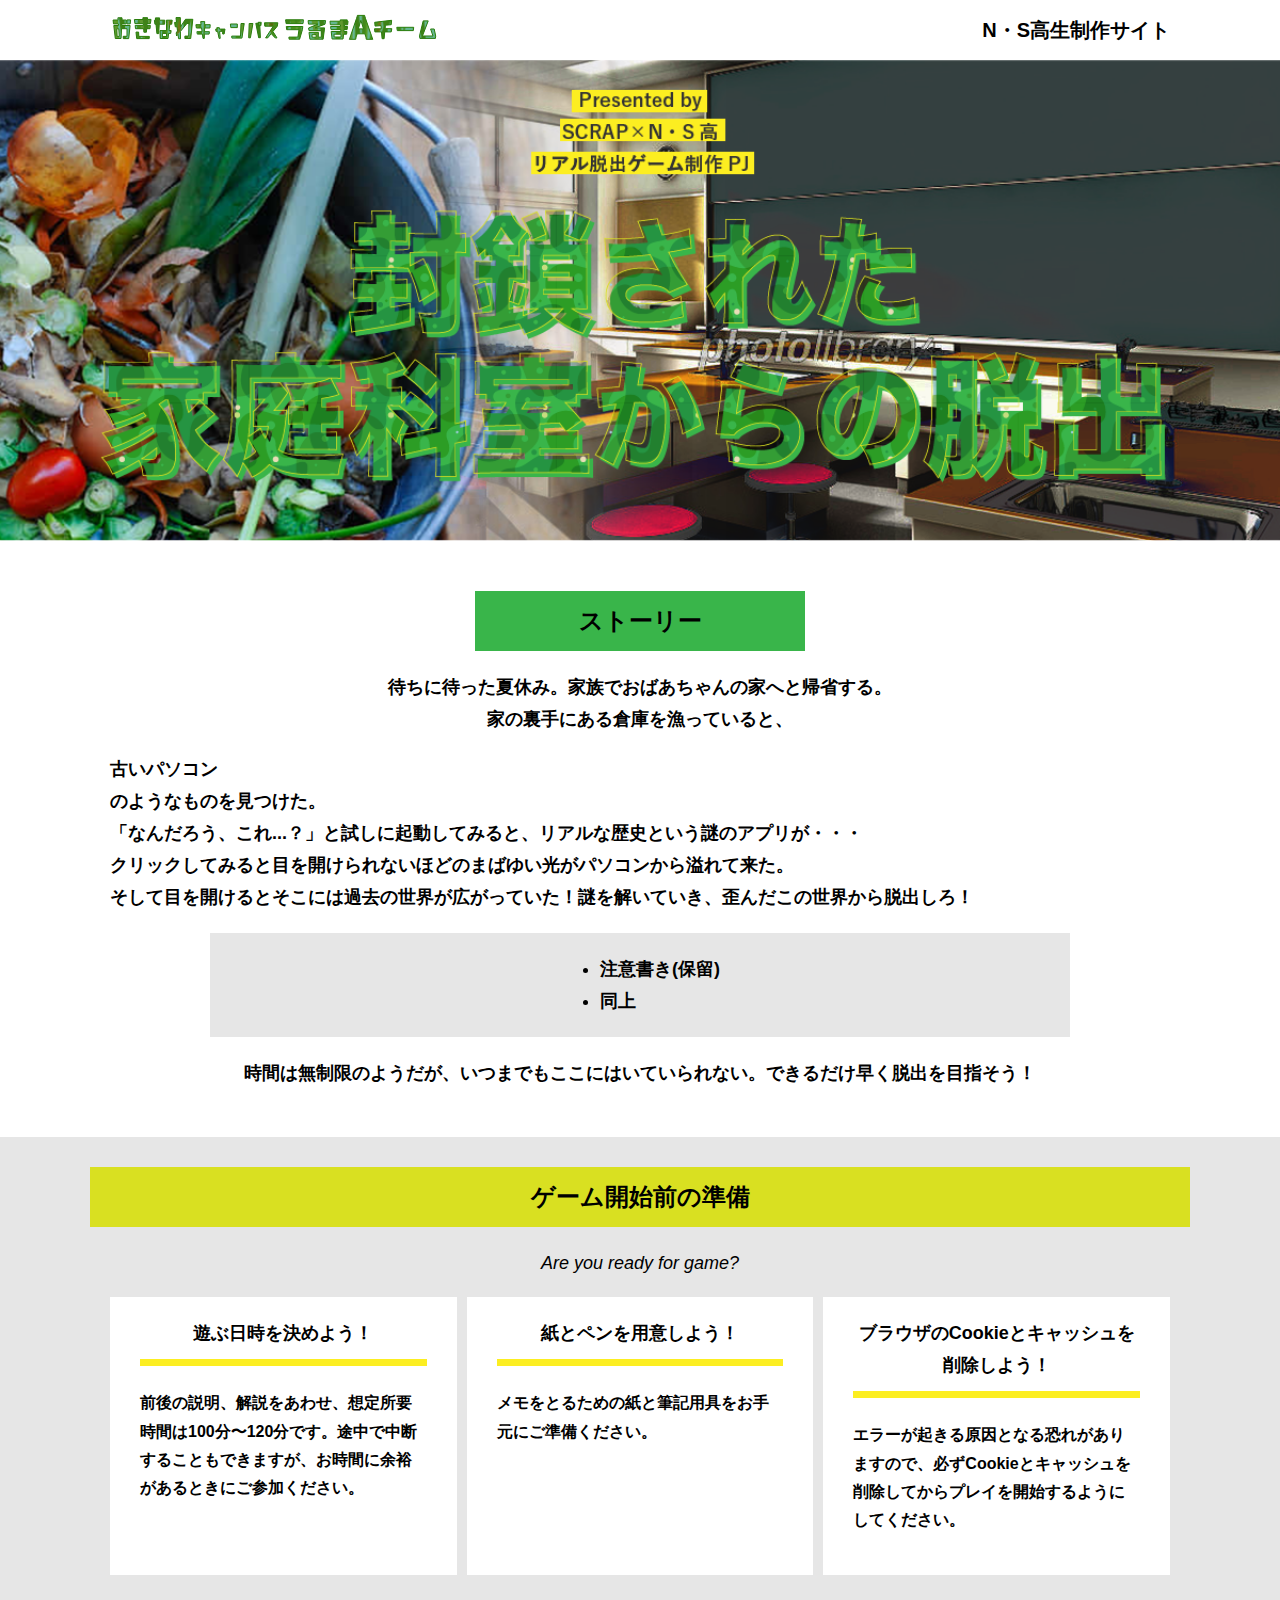
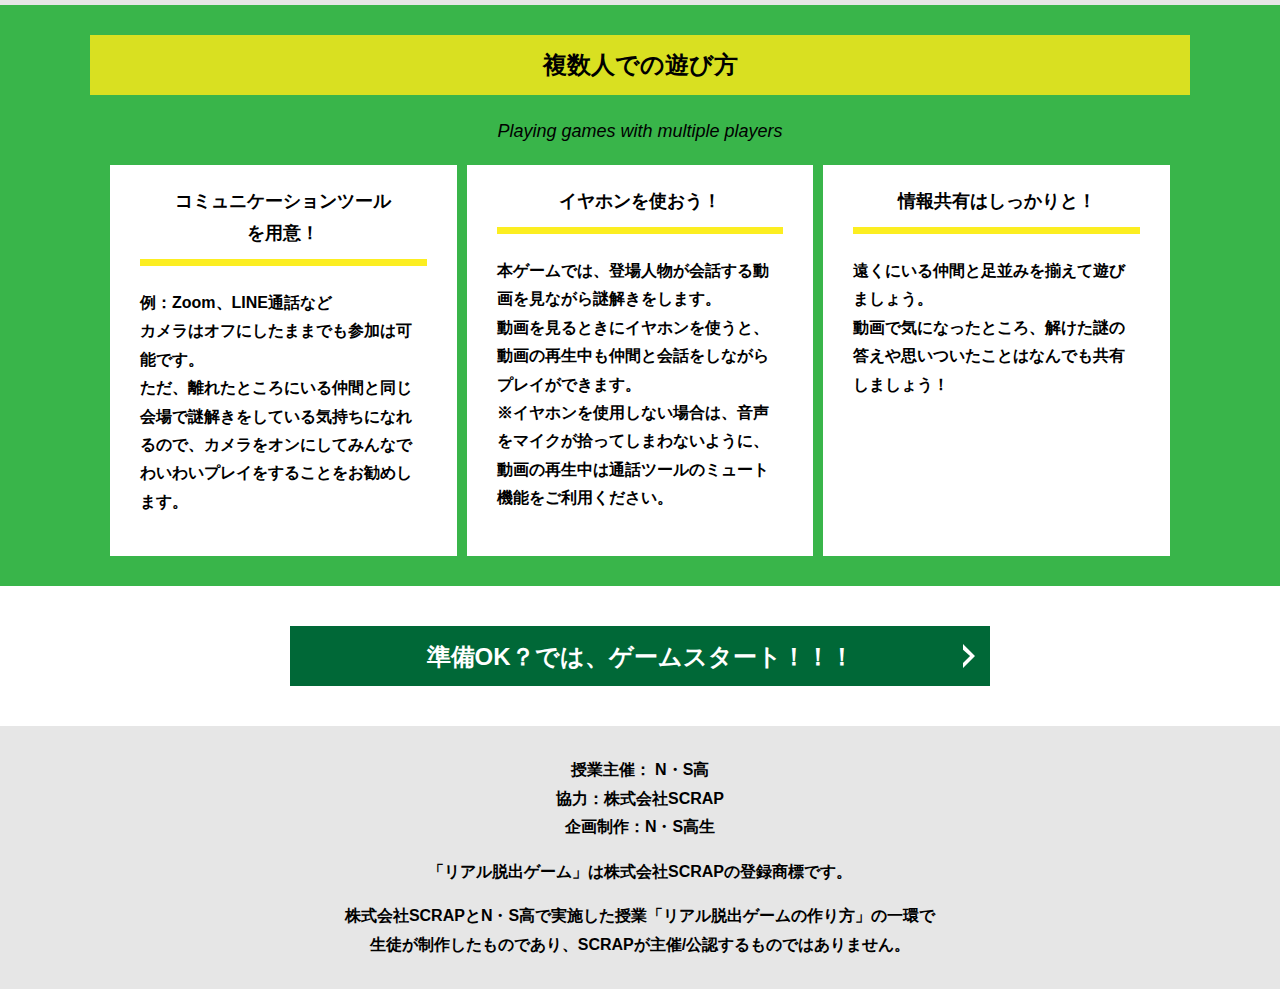
==== index.html @ ca50789c "Update index.html" ====
<!DOCTYPE html>
<html lang="ja">
<head>
  <meta charset="UTF-8">
  <meta http-equiv="X-UA-Compatible" content="IE=edge">
  <meta name="viewport" content="width=device-width, initial-scale=1.0">
  <title>歪んだ時空からの脱出 │ Project N</title>
  <link rel="stylesheet" href="assets/css/normalize.css">
  <link rel="stylesheet" href="assets/css/style.css">
</head>
<body>
  <svg width="0" height="0" class="hidden">
    <symbol xmlns="http://www.w3.org/2000/svg" viewBox="0 0 12.47 24.94" id="arrow" class="arrow_svg">
      <title>arrow</title>
      <polygon points="0 24.94 0 19.66 7.35 12.47 0 5.92 0 0 12.47 12.47 0 24.94"/>
    </symbol>
  </svg>
  <header class="header">
    <div class="container">
      <div class="header__logo"><img src="assets/images/logo.svg" alt="チームロゴ"></div>
      <div class="header__name">N・S高生制作サイト</div>
    </div>
  </header>
  <main class="main index-page">
    <!-- タイトルエリア　ここから -->
    <h1 class="main-title"><img src="assets/images/top-image.png" alt="Presented by SCRAP×N・S高リアル脱出ゲーム制作PJ 歪んだ時空からの脱出"></h1>
    <!-- タイトルエリア　ここまで -->
    <section class="section section--story">
      <div class="container">
        <h2 class="section-title section-title--keycolor section-title--story">ストーリー</h2>
        <div class="story">
          <p class="text-center">待ちに待った夏休み。家族でおばあちゃんの家へと帰省する。<br>
            家の裏手にある倉庫を漁っていると、
            <div class="story-01">
              古いパソコン
              </div>
            のようなものを見つけた。<br>
            「なんだろう、これ...？」と試しに起動してみると、リアルな歴史という謎のアプリが・・・<br>
            クリックしてみると目を開けられないほどのまばゆい光がパソコンから溢れて来た。<br>
            そして目を開けるとそこには過去の世界が広がっていた！謎を解いていき、歪んだこの世界から脱出しろ！</p>
          <div class="story__note__outer bg-color--gray">
            <ul class="story__note">
              <li>注意書き(保留)</li>
              <li>同上</li>
            </ul>
          </div>
          <p class="text-center">時間は無制限のようだが、いつまでもここにはいていられない。できるだけ早く脱出を目指そう！</p>
        </div>
      </div>
    </section>
    <section class="section bg-color--gray">
      <div class="container">
        <h2 class="section-title">ゲーム開始前の準備</h2>
        <p class="font-eng text-center">Are you ready for game?</p>
        <!--
          class名"row"内のclass名"column"が横並びになります。
          改行する場合は以下のように追加してください。
          <div class="row">
            <div class="column">
              ～ 内容 ～
            </div>
          </div>
        -->
        <div class="row">
          <div class="column">
            <div class="card">
              <h3 class="card__title">遊ぶ日時を決めよう！</h3>
              <p class="card__content">前後の説明、解説をあわせ、想定所要時間は100分〜120分です。途中で中断することもできますが、お時間に余裕があるときにご参加ください。</p>
            </div>
          </div>
          <div class="column">
            <div class="card">
              <h3 class="card__title">紙とペンを用意しよう！</h3>
              <p class="card__content">メモをとるための紙と筆記用具をお手元にご準備ください。</p>
            </div>
          </div>
          <div class="column">
            <div class="card">
              <h3 class="card__title">ブラウザのCookieとキャッシュを<br>削除しよう！</h3>
              <p class="card__content">エラーが起きる原因となる恐れがありますので、必ずCookieとキャッシュを削除してからプレイを開始するようにしてください。</p>
            </div>
          </div>
        </div>
      </div>
    </section>
    <section class="section bg-color--keycolor">
      <div class="container">
        <h2 class="section-title">複数人での遊び方</h2>
        <p class="font-eng text-center">Playing games with multiple players</p>
        <div class="row">
          <div class="column">
            <div class="card">
              <h3 class="card__title">コミュニケーションツール<br>を用意！</h3>
              <p class="card__content">例：Zoom、LINE通話など<br>
                カメラはオフにしたままでも参加は可能です。<br>
                ただ、離れたところにいる仲間と同じ会場で謎解きをしている気持ちになれるので、カメラをオンにしてみんなでわいわいプレイをすることをお勧めします。</p>
            </div>
          </div>
          <div class="column">
            <div class="card">
              <h3 class="card__title">イヤホンを使おう！</h3>
              <p class="card__content">本ゲームでは、登場人物が会話する動画を見ながら謎解きをします。<br>
                動画を見るときにイヤホンを使うと、動画の再生中も仲間と会話をしながらプレイができます。<br>
                ※イヤホンを使用しない場合は、音声をマイクが拾ってしまわないように、動画の再生中は通話ツールのミュート機能をご利用ください。</p>
            </div>
          </div>
          <div class="column">
            <div class="card">
              <h3 class="card__title">情報共有はしっかりと！</h3>
              <p class="card__content">遠くにいる仲間と足並みを揃えて遊びましょう。<br>
                動画で気になったところ、解けた謎の答えや思いついたことはなんでも共有しましょう！</p>
            </div>
          </div>
        </div>
      </div>
    </section>
    <section class="section">
      <div class="container">
        <a class="btn" href="main.html">準備OK？では、ゲームスタート！！！<svg class="btn__arrow"><use xlink:href="#arrow"></use></svg></a>
      </div>
    </section>
  </main>
  <footer class="footer section bg-color--gray">
    <div class="container">
      <p class="text-center">授業主催： N・S高<br>協力：株式会社SCRAP<br>企画制作：N・S高生</p>
      <p class="text-center">「リアル脱出ゲーム」は株式会社SCRAPの登録商標です。</p>
      <p class="text-center">株式会社SCRAPとN・S高で実施した授業「リアル脱出ゲームの作り方」の一環で<br>生徒が制作したものであり、SCRAPが主催/公認するものではありません。</p>
    </div>
  </footer>
</body>
</html>
---- assets/css/style.css ----
@charset "UTF-8";
/****************************
 * 共通CSSのテンプレートです。
*****************************/
*,
*::before,
*::after {
  -webkit-box-sizing: border-box;
          box-sizing: border-box;
}

html {
  font-size: 18px;
  -webkit-box-sizing: border-box;
          box-sizing: border-box;
}

body {
  overflow-x: hidden;
  font-family: "游ゴシック体", "Yu Gothic", YuGothic, "ヒラギノ角ゴ Pro", "Hiragino Kaku Gothic Pro", "メイリオ", "Meiryo", sans-serif;
  font-size: 18px;
  line-height: 1.77778;
  font-weight: bold;
  text-decoration: none;
  border: none;
  list-style: none;
  color: #000;
  margin: 0;
}

img {
  width: 100%;
}

figure {
  margin: 0;
}

figcaption {
  margin-top: 30px;
  font-size: 14px;
}

@media screen and (max-width: 767px) {
  figcaption {
    font-size: 13px;
  }
}

input[type=text] {
  font-size: 18px;
  border: none;
  padding: 25px 35px;
  display: block;
  margin: 0 auto;
  max-width: 580px;
  width: 100%;
}

::-webkit-input-placeholder {
  color: #999;
}

:-ms-input-placeholder {
  color: #999;
}

::-ms-input-placeholder {
  color: #999;
}

::placeholder {
  color: #999;
}

button {
  cursor: pointer;
  display: block;
  border: none;
  margin: 0 auto;
  background-color: #006837;
  color: #fff;
  width: 287px;
  height: 55px;
}

/*******************
* Layout
*******************/
.section {
  padding-top: 30px;
  padding-bottom: 30px;
}

.section--clear {
  /* ステージクリア画面 */
  position: fixed;
  display: none;
  /* 読み込み時に一瞬表示されるのを防ぐ */
  -webkit-box-pack: center;
      -ms-flex-pack: center;
          justify-content: center;
  -webkit-box-align: center;
      -ms-flex-align: center;
          align-items: center;
  top: 0;
  bottom: 0;
  left: 0;
  right: 0;
  z-index: 200;
}

.section--clear.isClear {
  display: -webkit-box;
  display: -ms-flexbox;
  display: flex;
}

.container {
  width: 1100px;
  padding-left: 20px;
  padding-right: 20px;
  margin: 0 auto;
}

@media screen and (max-width: 1100px) {
  .container {
    width: calc(100% - 40px);
  }
}

.row {
  display: -webkit-box;
  display: -ms-flexbox;
  display: flex;
  -ms-flex-line-pack: stretch;
      align-content: stretch;
  gap: 10px;
}

.row + .row {
  margin-top: 20px;
}

.column {
  width: 100%;
}

.card {
  background-color: #fff;
  margin-bottom: 20px;
  height: 100%;
}

.card__title {
  font-size: 18px;
  text-align: center;
  margin: 0;
  padding: 20px 30px;
  position: relative;
  cursor: pointer;
}

.card__content {
  -webkit-transition: all 0.3s;
  transition: all 0.3s;
  font-size: 16px;
  padding: 20px 30px;
  margin: 0;
  position: relative;
}

.card__content::before {
  display: block;
  content: '';
  width: calc(100% - 60px);
  height: 7px;
  background-color: #fcee21;
  position: absolute;
  top: -10px;
  left: 30px;
}

.hint-page .card {
  height: auto;
}

.hint-page .card__content {
  display: none;
  text-align: center;
}

.hint-page .card__arrow {
  position: absolute;
  top: calc(50% - 12px);
  right: 45px;
  -webkit-transform: rotate(90deg);
          transform: rotate(90deg);
  -webkit-transition: all 0.3s;
  transition: all 0.3s;
  fill: #009245;
  width: 12px;
  height: 24px;
}

.hint-page .card.is-open .card__content {
  display: block;
}

.hint-page .card.is-open .card__arrow {
  -webkit-transform: rotate(-90deg);
          transform: rotate(-90deg);
}

.box {
  padding: 35px 30px;
}

.youtube {
  position: relative;
  width: 100%;
  padding-top: 56.25%;
}

.youtube iframe {
  position: absolute;
  top: 0;
  left: 0;
  width: 100%;
  height: 100%;
}

.youtube__container {
  max-width: 800px;
  margin: 0 auto;
}

/*********************
* Color
*********************/
.bg-color--keycolor {
  background-color: #39b54a;
}

.bg-color--subcolor {
  background-color: #d9e021;
}

.bg-color--gray {
  background-color: #e6e6e6;
}

/*********************
* title
**********************/
.main-title {
  margin: 0;
}

.sub-title {
  text-align: center;
  font-size: 18px;
  line-height: 1.66667;
}

.sub-title__bg {
  background-color: #fcee21;
  padding-left: 1rem;
  padding-right: 1rem;
}

.section-title {
  font-size: 24px;
  line-height: 1.75;
  text-align: center;
  padding: 9px 20px;
  background-color: #d9e021;
  margin: 0 -20px 20px -20px;
}

.section-title__stage {
  display: inline-block;
  margin-right: 2rem;
}

.section-title--keycolorlight {
  background-color: #8cc63f;
}

.section-title--keycolorlight .section-title__stage {
  color: #fff;
}

.section-title--keycolor {
  background-color: #39b54a;
}

.section-title--story {
  width: 330px;
  margin: 0 auto 20px;
}

.section-title--border {
  position: relative;
  font-size: 30px;
  text-align: center;
  line-height: 1.06667;
  margin: 0;
  padding-bottom: 15px;
  color: #006837;
}

.section-title--border::after {
  position: absolute;
  bottom: 0;
  left: calc(50% - 95px);
  display: block;
  content: '';
  background-color: #fff;
  height: 2.6px;
  width: 190px;
}

/******************
* text
******************/
.font-eng {
  font-style: italic;
  font-weight: normal;
}

/*************************
* Button
*************************/
.btn {
  display: block;
  text-decoration: none;
  cursor: pointer;
  background-color: #006837;
  color: #fff;
  font-size: 24px;
  line-height: 1.54167;
  text-align: center;
  padding: 11.5px;
  width: calc(100% - 40px);
  max-width: 700px;
  margin: 10px auto;
  position: relative;
}

.btn:hover {
  opacity: 0.7;
}

.btn__arrow {
  position: absolute;
  top: calc(50% - 12px);
  right: 15px;
  fill: #fff;
  width: 12px;
  height: 24px;
}

/****************
* header
*****************/
.header {
  background-color: #fff;
  height: 60px;
}

.header .container {
  display: -webkit-box;
  display: -ms-flexbox;
  display: flex;
  -webkit-box-pack: justify;
      -ms-flex-pack: justify;
          justify-content: space-between;
  -webkit-box-align: center;
      -ms-flex-align: center;
          align-items: center;
  height: 100%;
}

.header__logo {
  width: 330px;
  height: 42px;
}

.header__name {
  font-size: 20px;
  line-height: 1.1;
}

.footer {
  font-size: 16px;
}

.footer p:first-child {
  margin-top: 0;
}

.footer p:last-child {
  margin-bottom: 0;
}

/********************
* main
********************/
.story__note {
  margin: 0;
}

.story__note__outer {
  width: 860px;
  display: -webkit-box;
  display: -ms-flexbox;
  display: flex;
  padding: 20px;
  margin: 20px auto;
  -webkit-box-pack: center;
      -ms-flex-pack: center;
          justify-content: center;
}

@media screen and (max-width: 940px) {
  .story__note__outer {
    width: 100%;
  }
}

.stage-column__container + .stage-column__container {
  border-top: 2px solid #fff;
}

.answer {
  font-size: 18px;
  margin-bottom: 20px;
  line-height: 80px;
  word-spacing: 20px;
}

.err-message {
  color: #c1272d;
  font-size: 18px;
  text-align: center;
}

.link-hint {
  text-align: center;
  display: block;
  margin-top: 20px;
}

.clear-message {
  background-color: #d9e021;
  padding: 30px 30px 60px;
  position: relative;
}

.clear-message__title {
  position: relative;
  display: block;
  text-align: center;
  color: #006837;
  font-size: 30px;
  padding-bottom: 10px;
  margin-bottom: 35px;
}

.clear-message__title::after {
  content: '';
  position: absolute;
  display: block;
  width: 183px;
  height: 2px;
  background-color: #fff;
  bottom: 0;
  left: calc(50% - (183px/2));
}

.clear-message__content {
  text-align: center;
}

.clear-message__btn {
  position: absolute;
  bottom: -30px;
  left: calc(50% - 144px);
  width: 288px;
  margin: 0;
}

/********************
* Utility
********************/
.text-center {
  text-align: center;
}

.text-left {
  text-align: left;
}

.text-right {
  text-align: right;
}

.hidden {
  display: none;
}
/*# sourceMappingURL=style.css.map */


.story-01{
  background:linear-gradient(transparrent 70%, #FFFF00 0%);
}
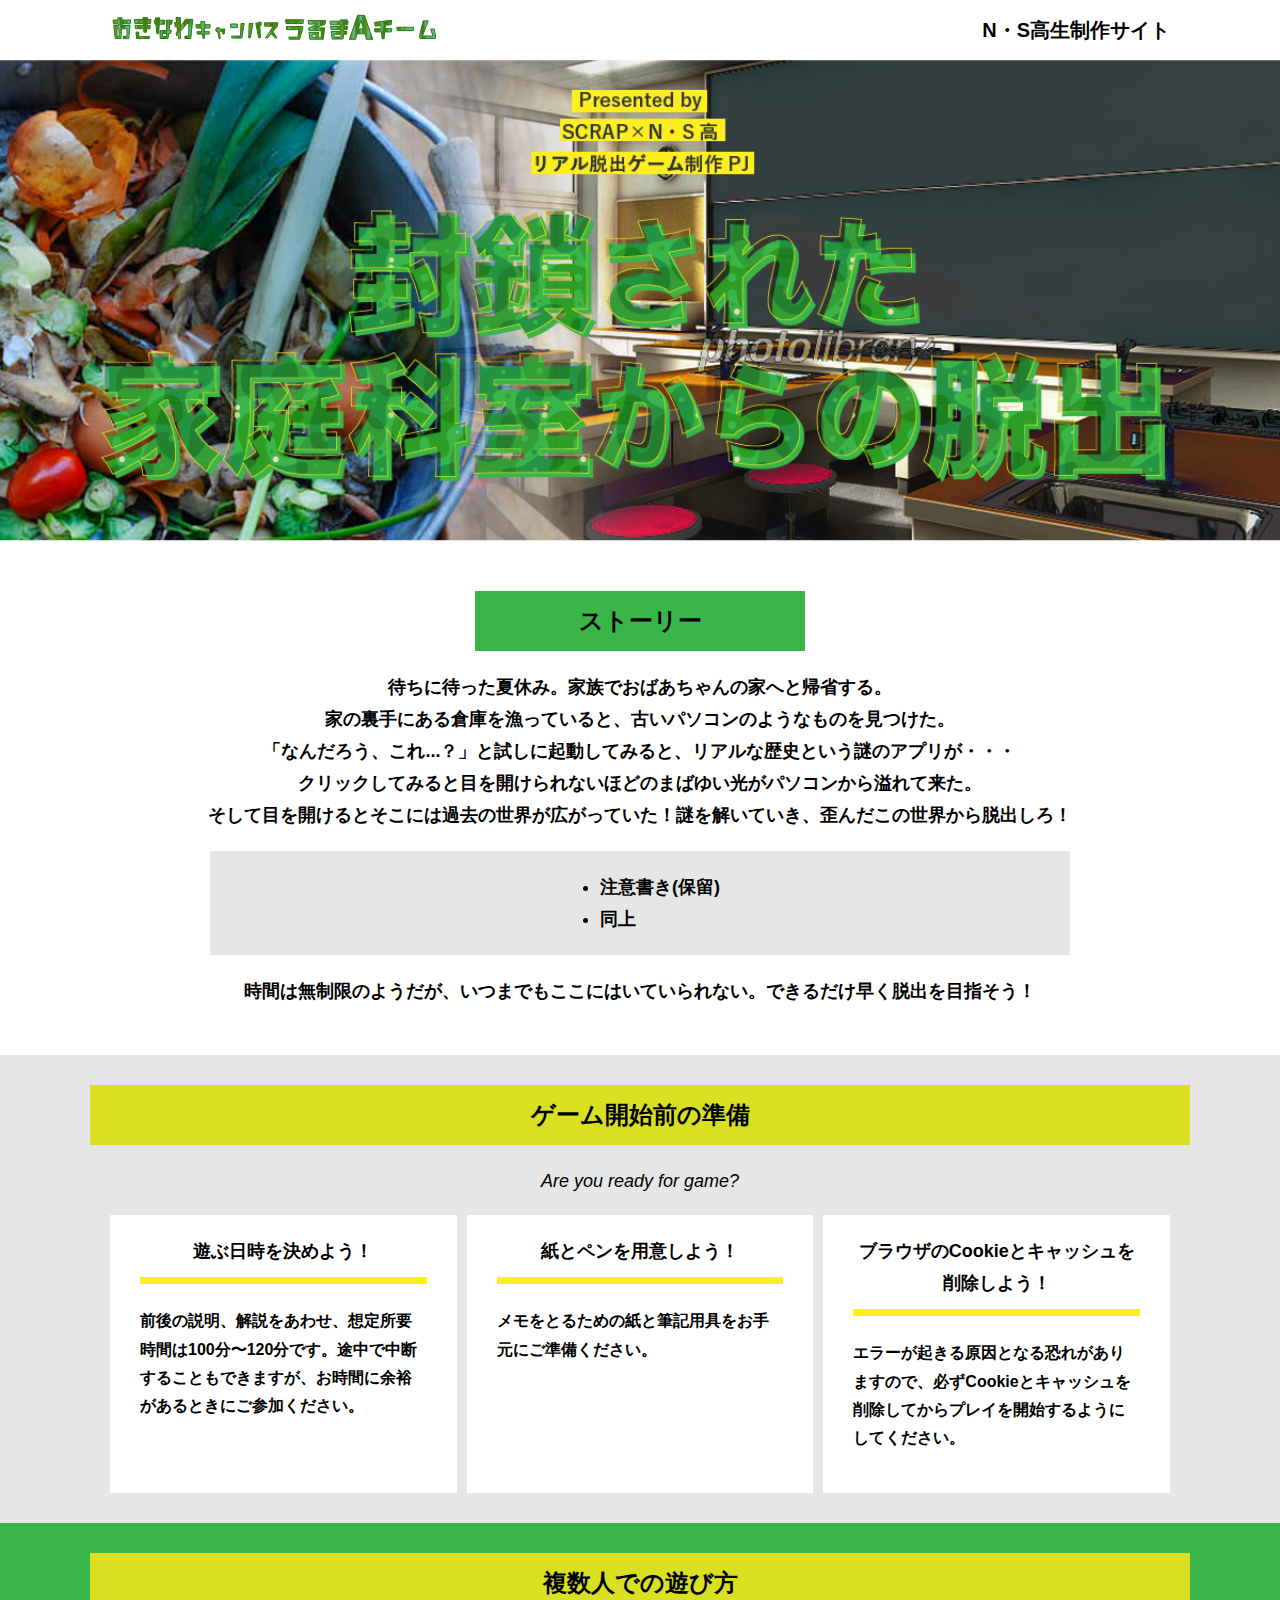
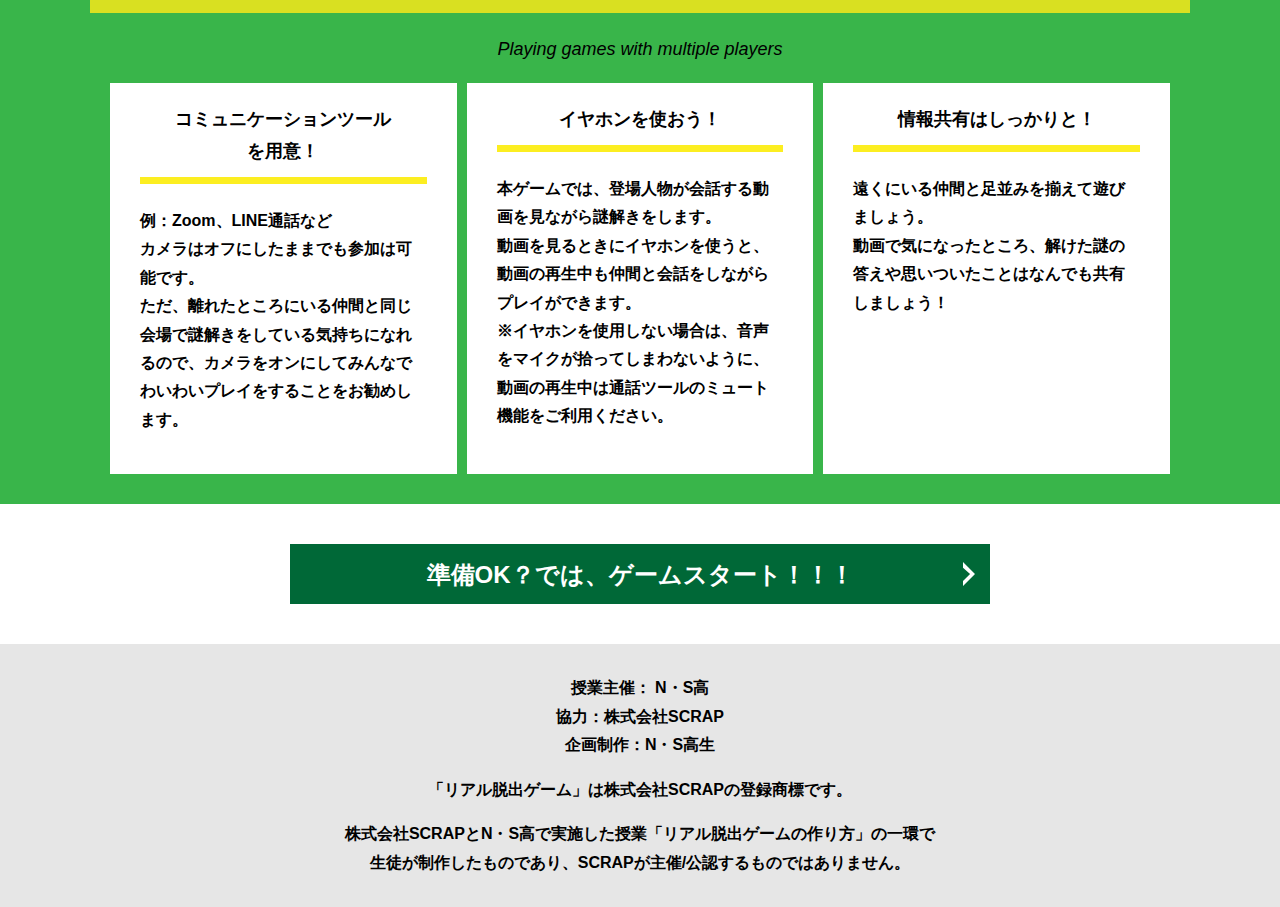
==== commit 070f81d6: "Update index.html" ====
--- a/index.html
+++ b/index.html
@@ -30,11 +30,7 @@
         <h2 class="section-title section-title--keycolor section-title--story">ストーリー</h2>
         <div class="story">
           <p class="text-center">待ちに待った夏休み。家族でおばあちゃんの家へと帰省する。<br>
-            家の裏手にある倉庫を漁っていると、
-            <div class="story-01">
-              古いパソコン
-              </div>
-            のようなものを見つけた。<br>
+            家の裏手にある倉庫を漁っていると、古いパソコンのようなものを見つけた。<br>
             「なんだろう、これ...？」と試しに起動してみると、リアルな歴史という謎のアプリが・・・<br>
             クリックしてみると目を開けられないほどのまばゆい光がパソコンから溢れて来た。<br>
             そして目を開けるとそこには過去の世界が広がっていた！謎を解いていき、歪んだこの世界から脱出しろ！</p>
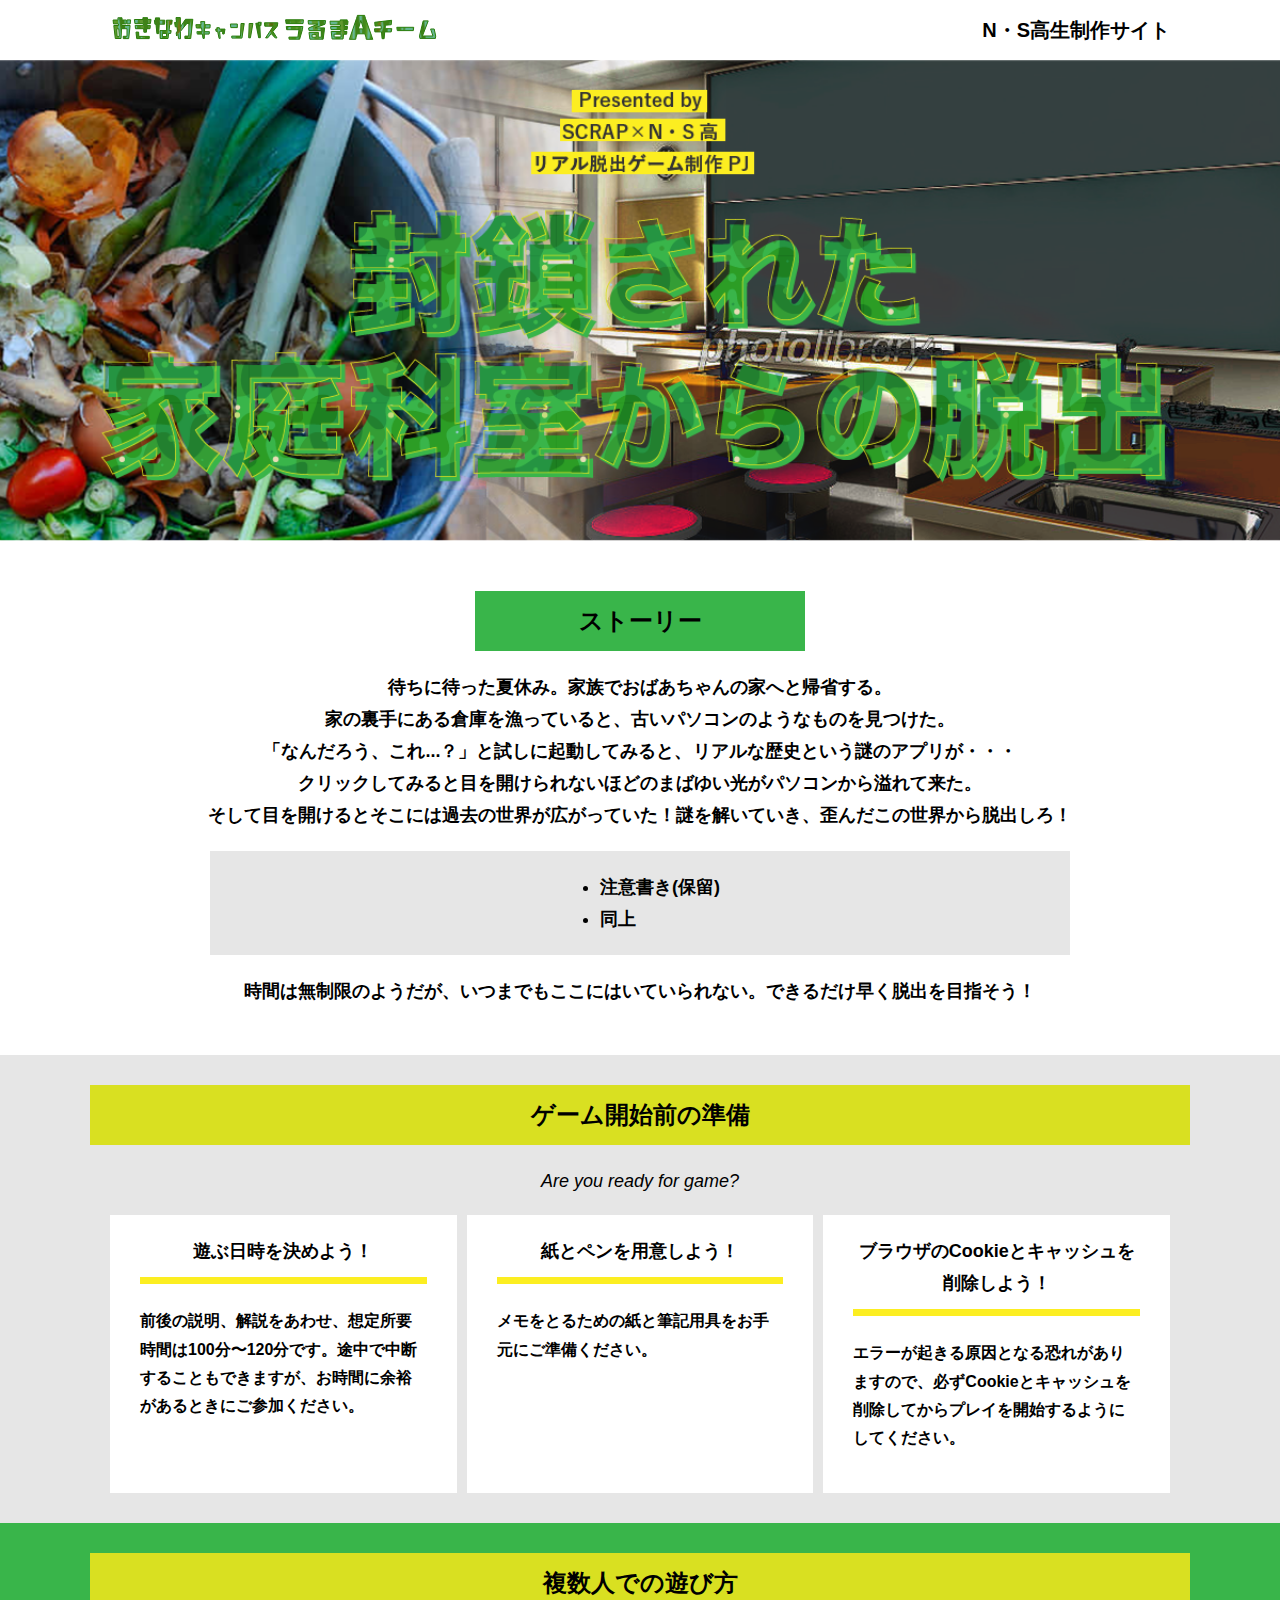
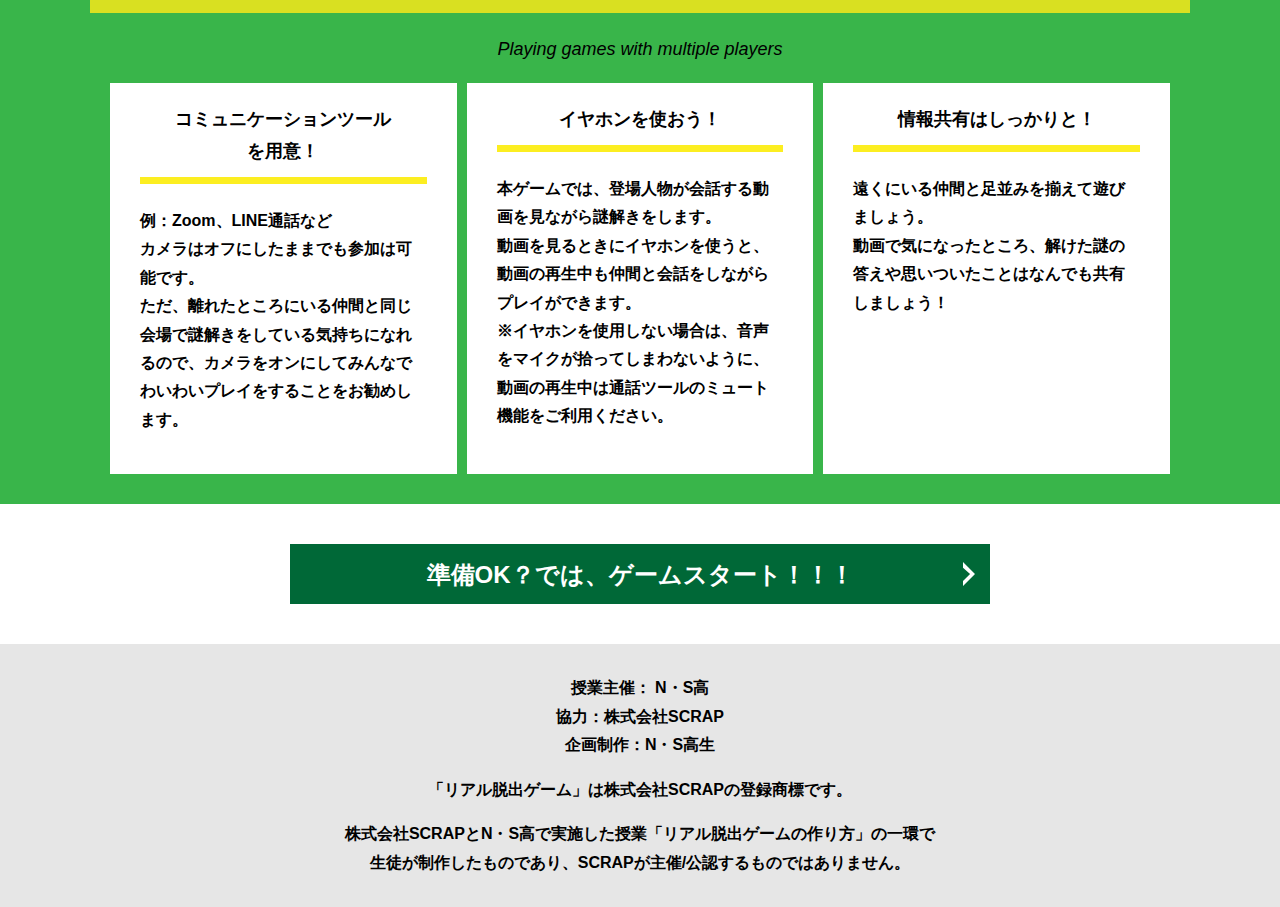
==== commit 9c856ac5: "Update index.html" ====
--- a/index.html
+++ b/index.html
@@ -30,8 +30,8 @@
         <h2 class="section-title section-title--keycolor section-title--story">ストーリー</h2>
         <div class="story">
           <p class="text-center">待ちに待った夏休み。家族でおばあちゃんの家へと帰省する。<br>
-            家の裏手にある倉庫を漁っていると、古いパソコンのようなものを見つけた。<br>
-            「なんだろう、これ...？」と試しに起動してみると、リアルな歴史という謎のアプリが・・・<br>
+            家の裏手にある倉庫を漁っていると、<span class="story_01">古いパソコン</span>のようなものを見つけた。<br>
+            「なんだろう、これ...？」と試しに起動してみると、<span class="story_02">リアルな歴史</span>という謎のアプリが・・・<br>
             クリックしてみると目を開けられないほどのまばゆい光がパソコンから溢れて来た。<br>
             そして目を開けるとそこには過去の世界が広がっていた！謎を解いていき、歪んだこの世界から脱出しろ！</p>
           <div class="story__note__outer bg-color--gray">
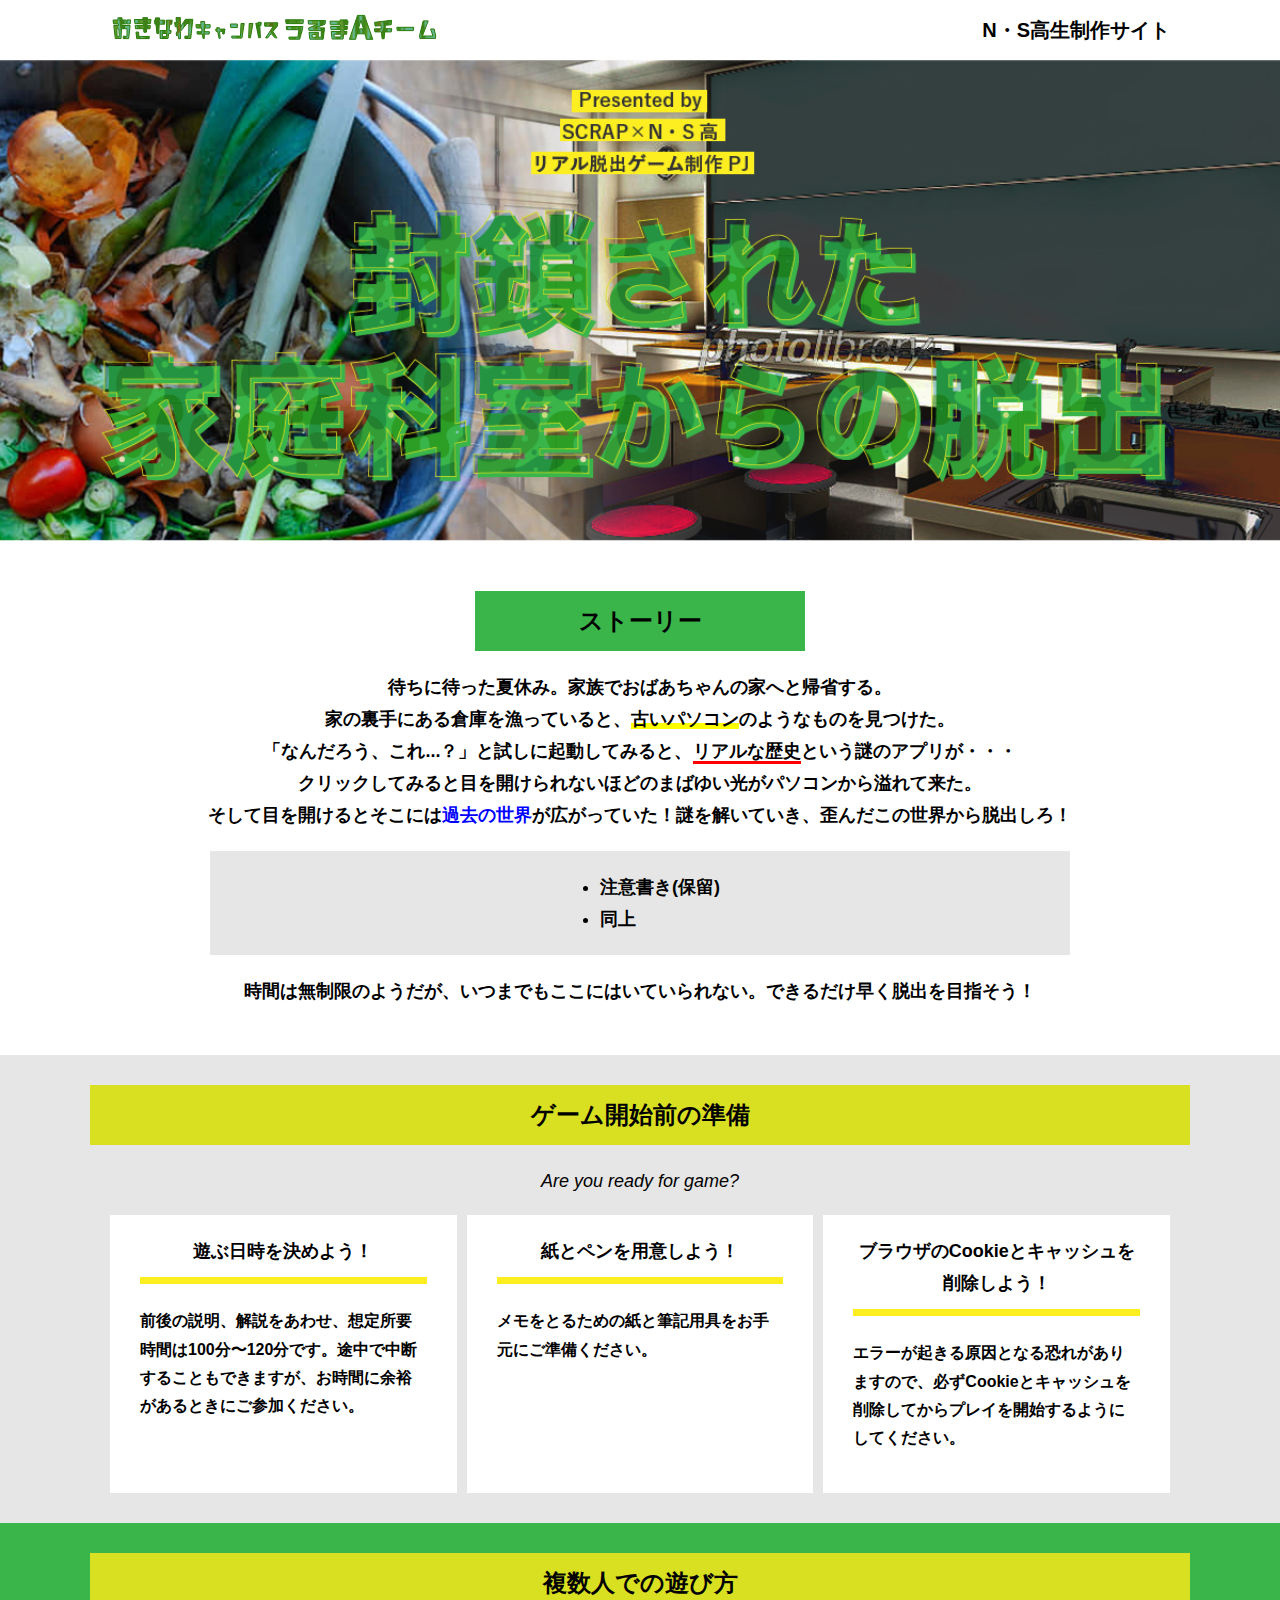
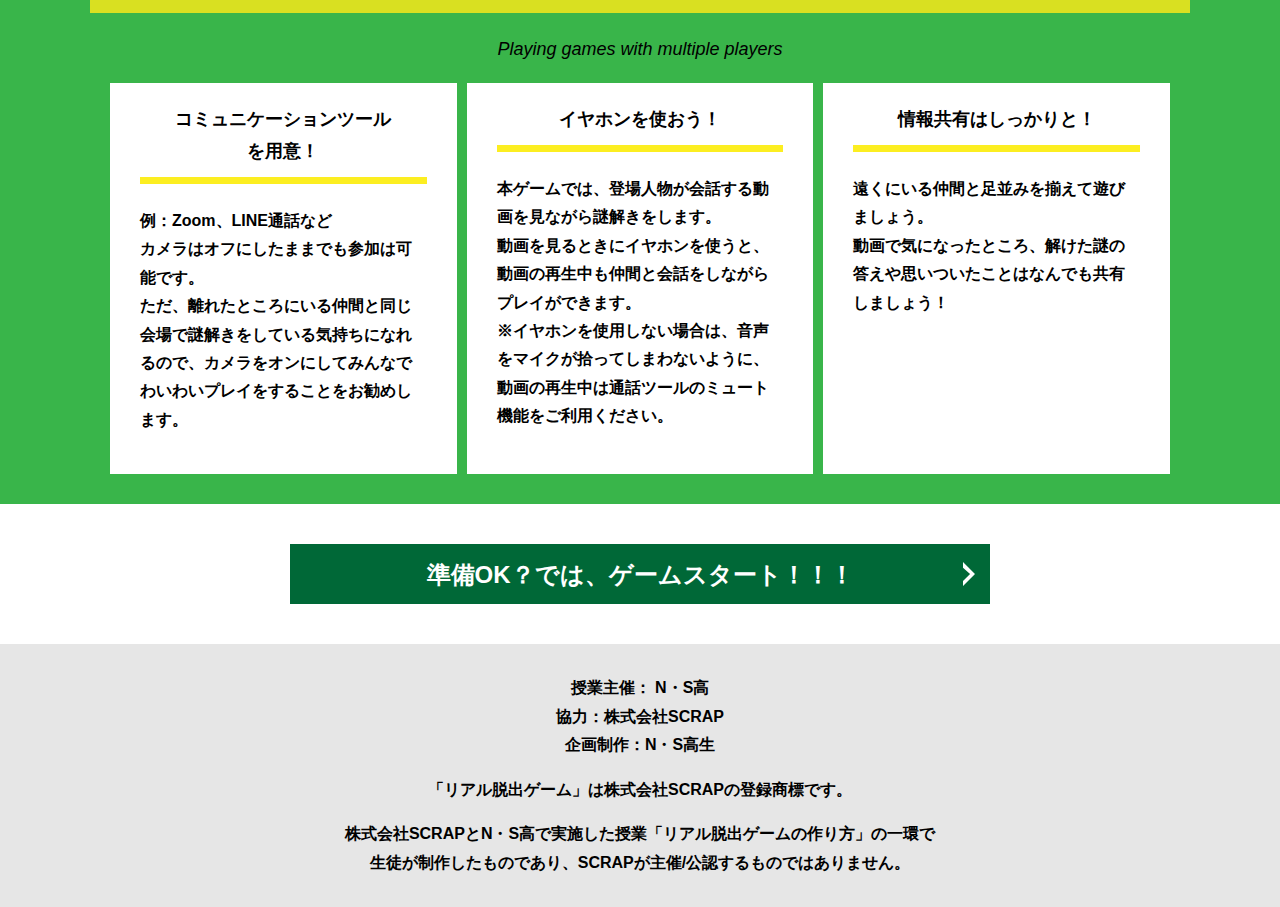
==== commit 95b106e4: "Update index.html" ====
--- a/index.html
+++ b/index.html
@@ -33,7 +33,7 @@
             家の裏手にある倉庫を漁っていると、<span class="story_01">古いパソコン</span>のようなものを見つけた。<br>
             「なんだろう、これ...？」と試しに起動してみると、<span class="story_02">リアルな歴史</span>という謎のアプリが・・・<br>
             クリックしてみると目を開けられないほどのまばゆい光がパソコンから溢れて来た。<br>
-            そして目を開けるとそこには過去の世界が広がっていた！謎を解いていき、歪んだこの世界から脱出しろ！</p>
+            そして目を開けるとそこには<span class="story_03">過去の世界</span>が広がっていた！謎を解いていき、歪んだこの世界から脱出しろ！</p>
           <div class="story__note__outer bg-color--gray">
             <ul class="story__note">
               <li>注意書き(保留)</li>
--- a/assets/css/style.css
+++ b/assets/css/style.css
@@ -511,7 +511,16 @@
 }
 /*# sourceMappingURL=style.css.map */
 
-
-.story-01{
-  background:linear-gradient(transparrent 70%, #FFFF00 0%);
-}
+.story_01{
+ background:linear-gradient(transparent 70%, #FFFF00 0%);
+}
+
+.story_02{
+border-bottom:solid;
+border-color:#FF0000;
+border-width:3px;
+}
+
+.story_03{
+ color:blue;
+}
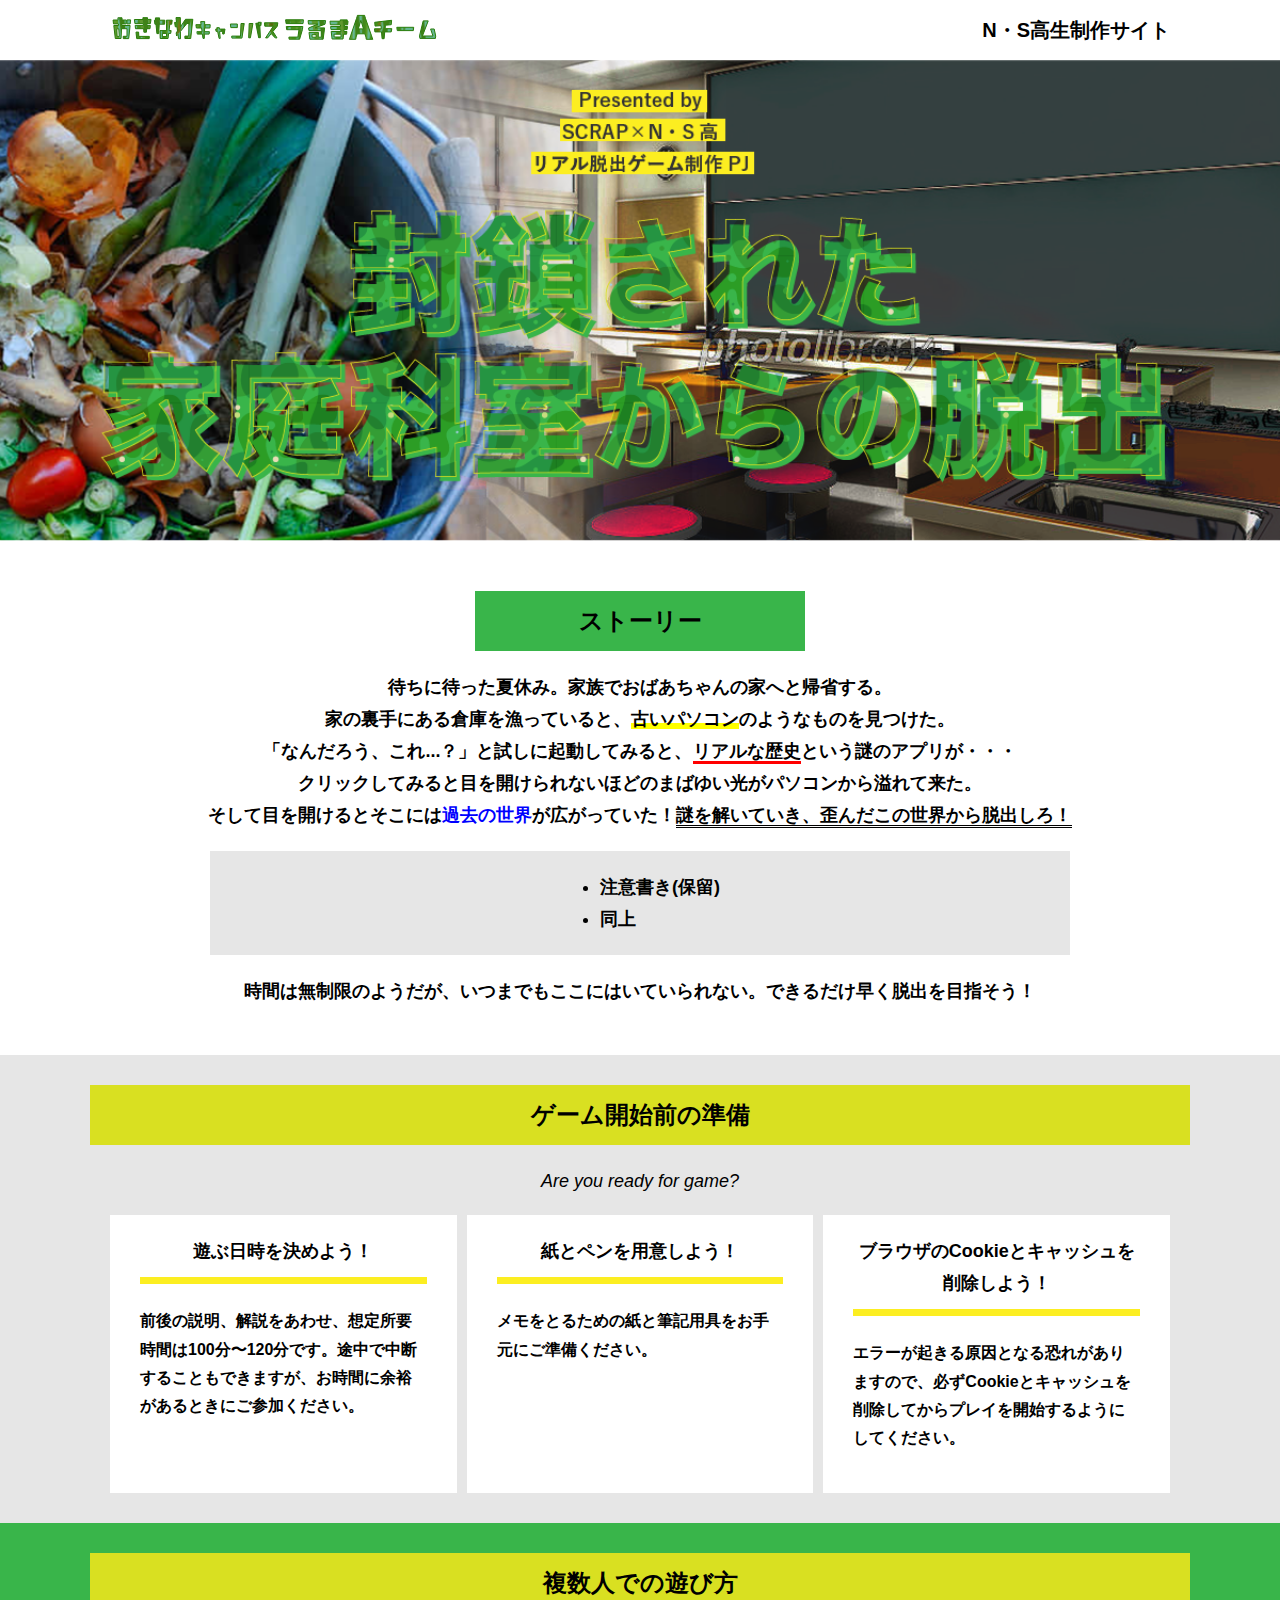
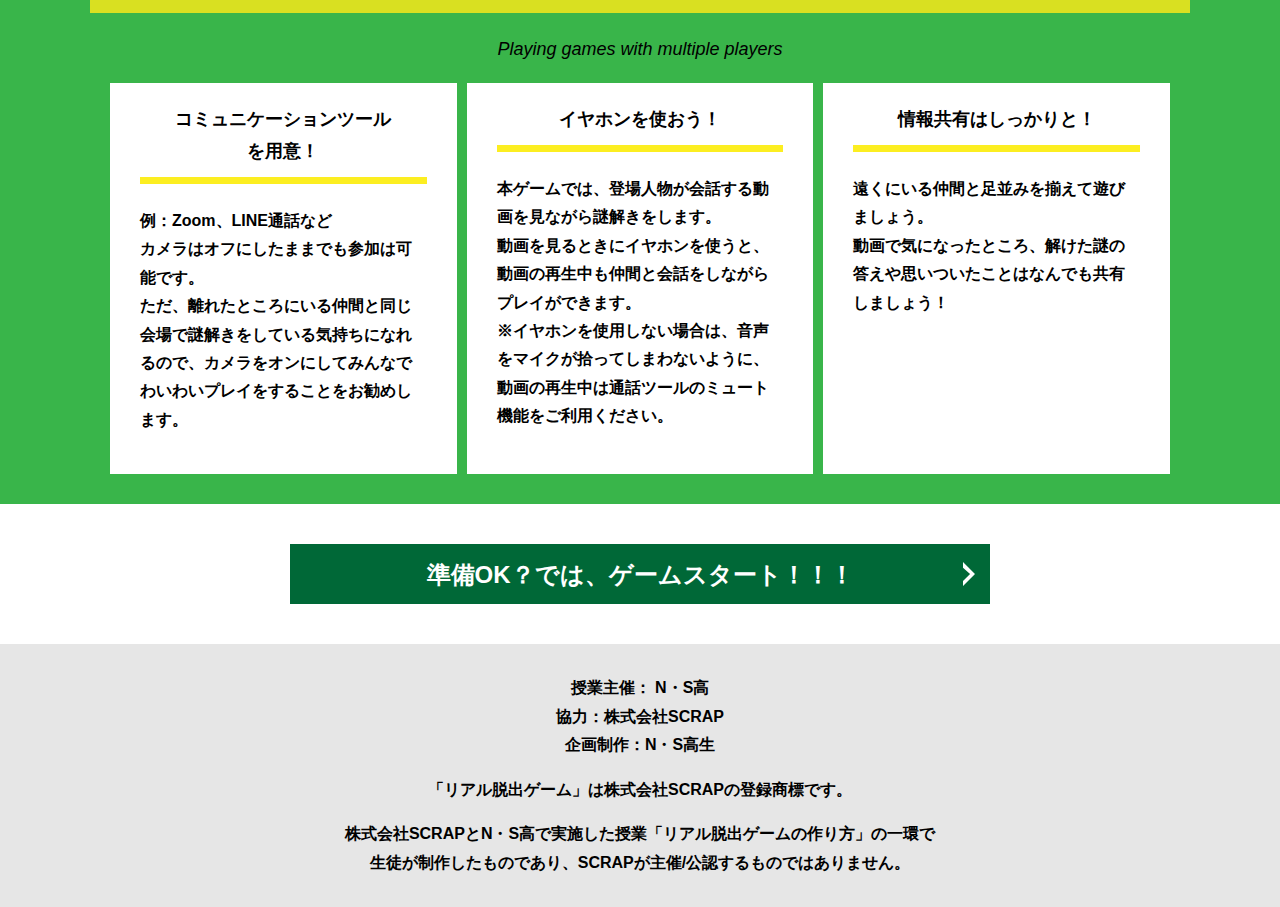
==== commit 6a60ae9c: "Update index.html" ====
--- a/index.html
+++ b/index.html
@@ -33,7 +33,7 @@
             家の裏手にある倉庫を漁っていると、<span class="story_01">古いパソコン</span>のようなものを見つけた。<br>
             「なんだろう、これ...？」と試しに起動してみると、<span class="story_02">リアルな歴史</span>という謎のアプリが・・・<br>
             クリックしてみると目を開けられないほどのまばゆい光がパソコンから溢れて来た。<br>
-            そして目を開けるとそこには<span class="story_03">過去の世界</span>が広がっていた！謎を解いていき、歪んだこの世界から脱出しろ！</p>
+            そして目を開けるとそこには<span class="story_03">過去の世界</span>が広がっていた！<span class="story_04">謎を解いていき、歪んだこの世界から脱出しろ！</span></p>
           <div class="story__note__outer bg-color--gray">
             <ul class="story__note">
               <li>注意書き(保留)</li>
--- a/assets/css/style.css
+++ b/assets/css/style.css
@@ -524,3 +524,9 @@
 .story_03{
  color:blue;
 }
+
+.story_04{
+ border-bottom:double;
+  border-color:FF8C00;
+  border-width:3px;
+}
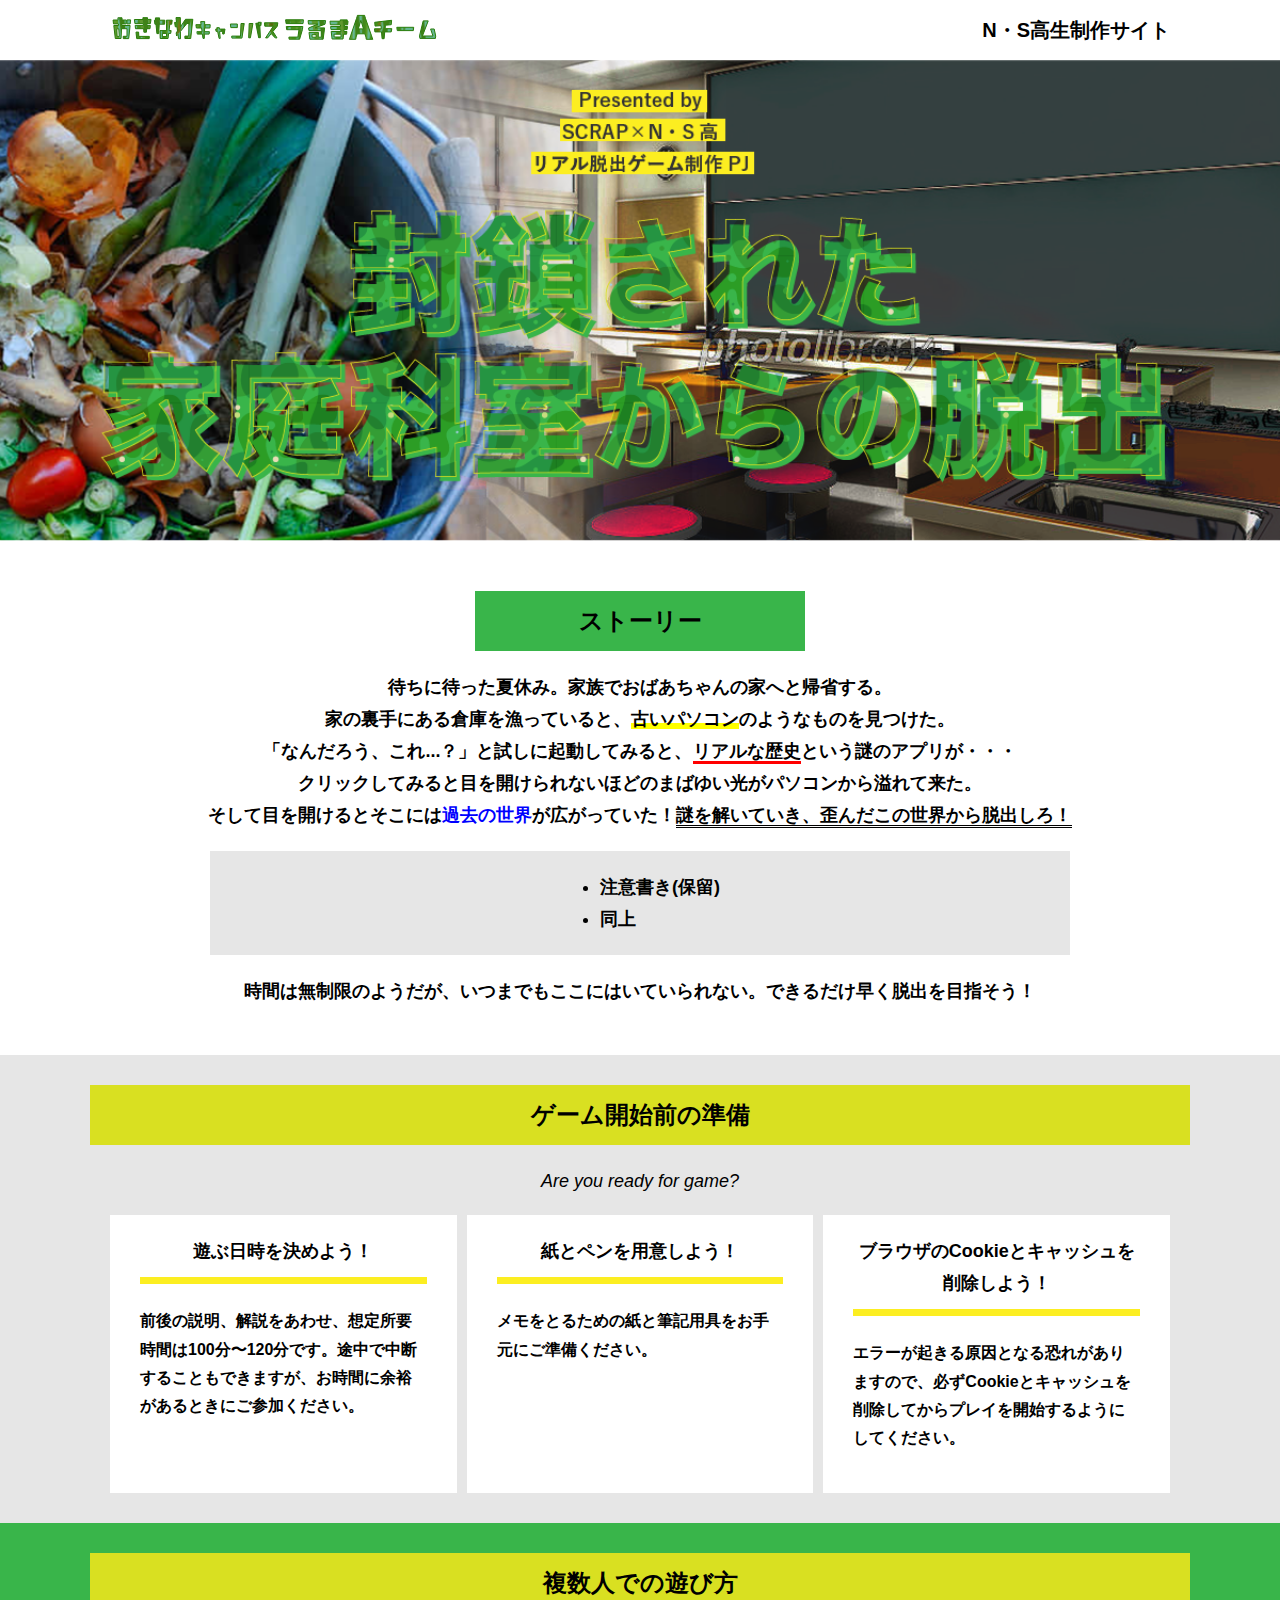
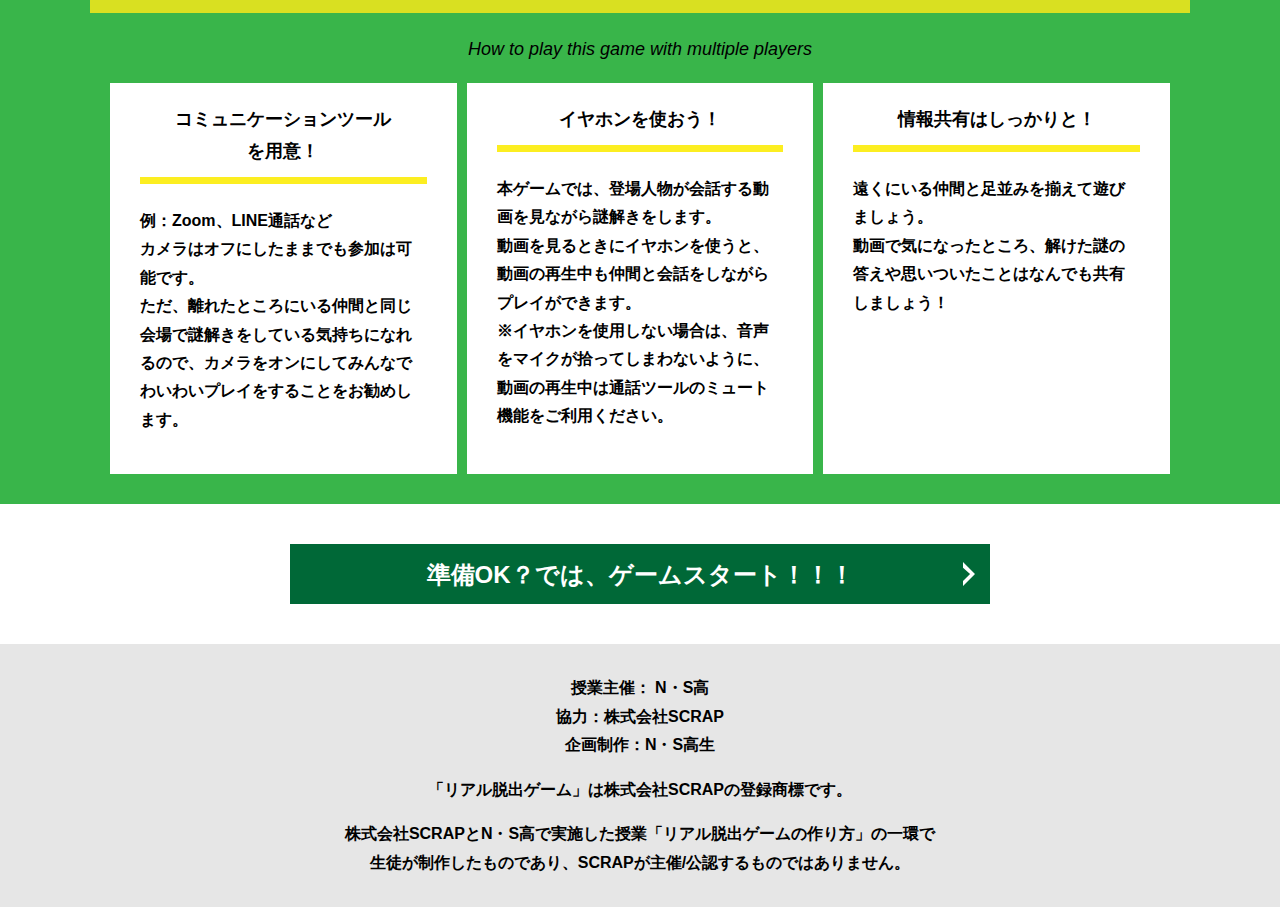
==== commit 9ba5b76f: "Update index.html" ====
--- a/index.html
+++ b/index.html
@@ -82,7 +82,7 @@
     <section class="section bg-color--keycolor">
       <div class="container">
         <h2 class="section-title">複数人での遊び方</h2>
-        <p class="font-eng text-center">Playing games with multiple players</p>
+        <p class="font-eng text-center">How to play this game with multiple players</p>
         <div class="row">
           <div class="column">
             <div class="card">
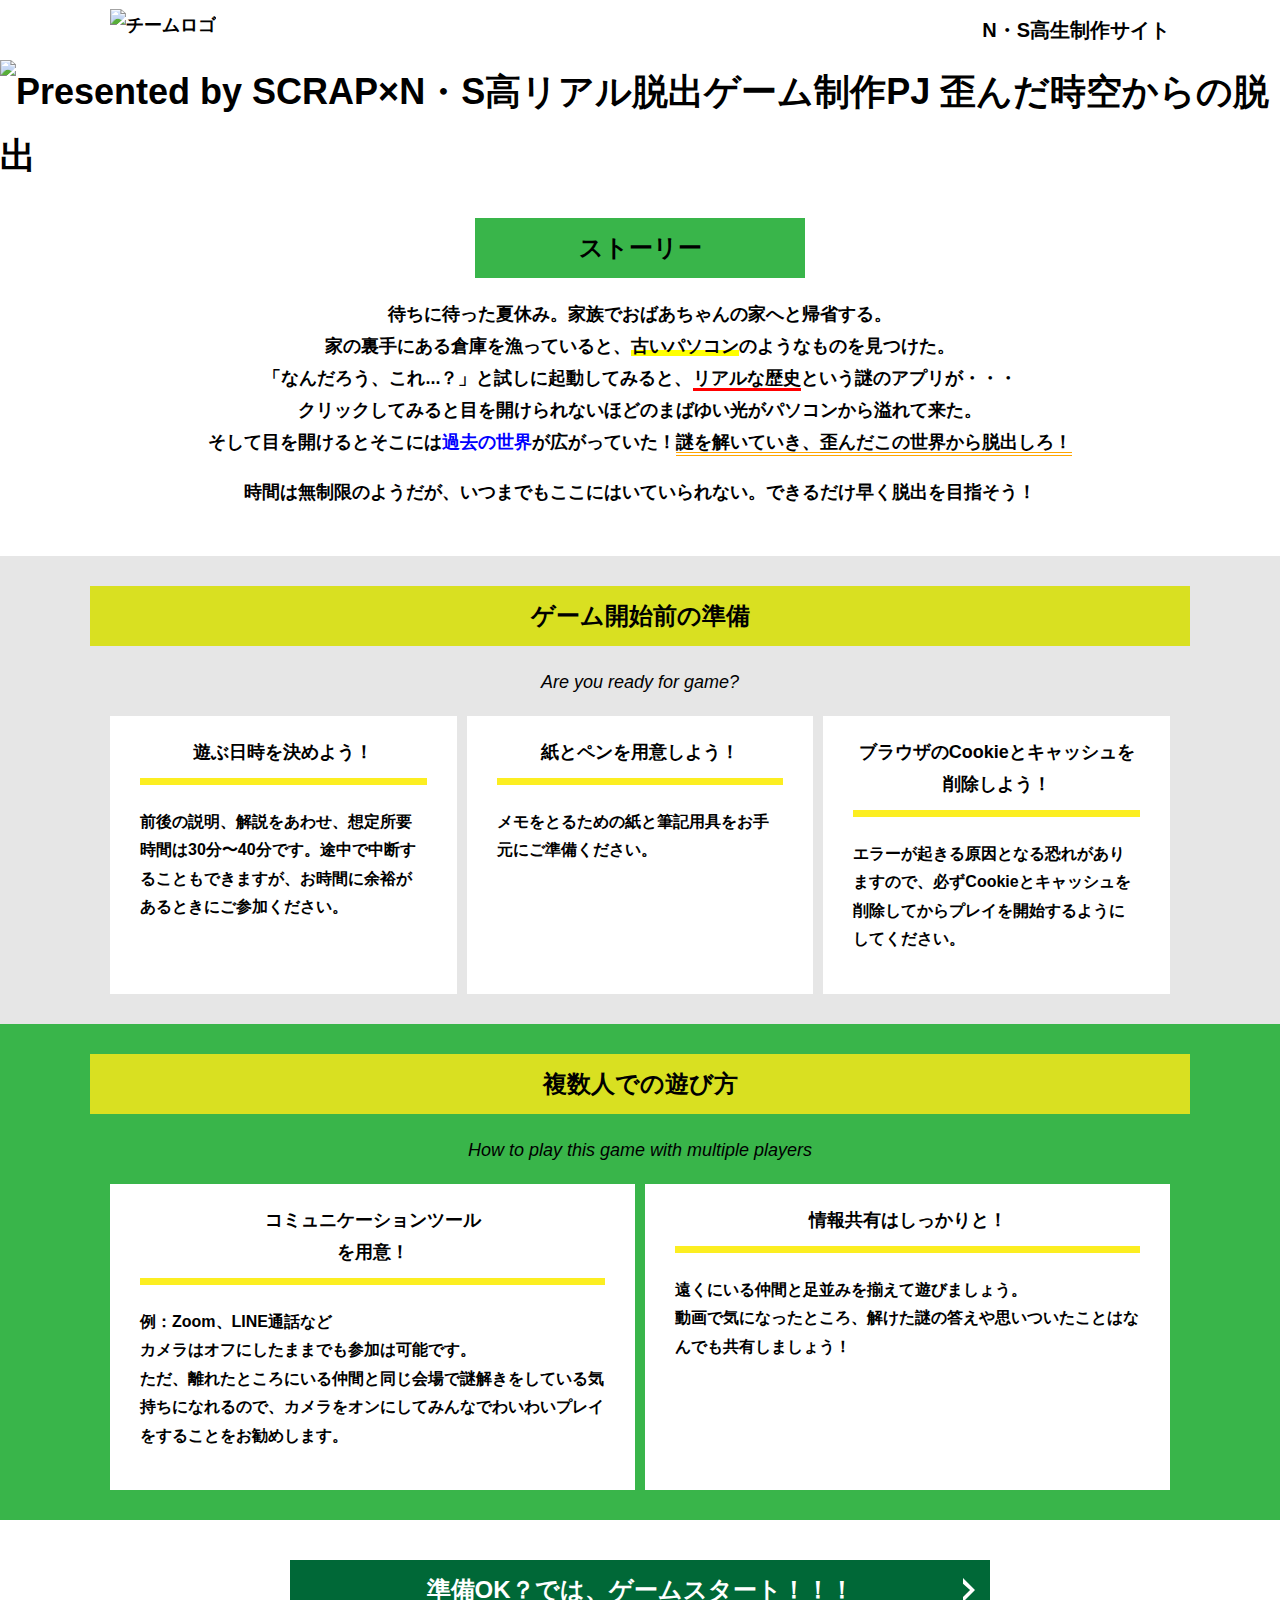
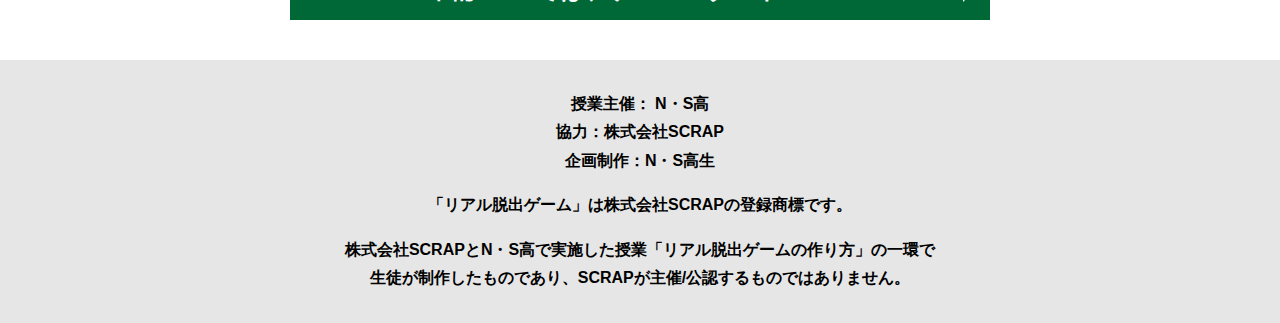
==== commit a0cbb846: "Update index.html" ====
--- a/index.html
+++ b/index.html
@@ -17,13 +17,13 @@
   </svg>
   <header class="header">
     <div class="container">
-      <div class="header__logo"><img src="assets/images/logo.svg" alt="チームロゴ"></div>
+      <div class="header__logo"><img src="assets/images/team.png" alt="チームロゴ"></div>
       <div class="header__name">N・S高生制作サイト</div>
     </div>
   </header>
   <main class="main index-page">
     <!-- タイトルエリア　ここから -->
-    <h1 class="main-title"><img src="assets/images/top-image.png" alt="Presented by SCRAP×N・S高リアル脱出ゲーム制作PJ 歪んだ時空からの脱出"></h1>
+    <h1 class="main-title"><img src="assets/images/main-V.png" alt="Presented by SCRAP×N・S高リアル脱出ゲーム制作PJ 歪んだ時空からの脱出"></h1>
     <!-- タイトルエリア　ここまで -->
     <section class="section section--story">
       <div class="container">
@@ -34,12 +34,7 @@
             「なんだろう、これ...？」と試しに起動してみると、<span class="story_02">リアルな歴史</span>という謎のアプリが・・・<br>
             クリックしてみると目を開けられないほどのまばゆい光がパソコンから溢れて来た。<br>
             そして目を開けるとそこには<span class="story_03">過去の世界</span>が広がっていた！<span class="story_04">謎を解いていき、歪んだこの世界から脱出しろ！</span></p>
-          <div class="story__note__outer bg-color--gray">
-            <ul class="story__note">
-              <li>注意書き(保留)</li>
-              <li>同上</li>
-            </ul>
-          </div>
+ 
           <p class="text-center">時間は無制限のようだが、いつまでもここにはいていられない。できるだけ早く脱出を目指そう！</p>
         </div>
       </div>
@@ -61,7 +56,7 @@
           <div class="column">
             <div class="card">
               <h3 class="card__title">遊ぶ日時を決めよう！</h3>
-              <p class="card__content">前後の説明、解説をあわせ、想定所要時間は100分〜120分です。途中で中断することもできますが、お時間に余裕があるときにご参加ください。</p>
+              <p class="card__content">前後の説明、解説をあわせ、想定所要時間は30分〜40分です。途中で中断することもできますが、お時間に余裕があるときにご参加ください。</p>
             </div>
           </div>
           <div class="column">
@@ -92,14 +87,7 @@
                 ただ、離れたところにいる仲間と同じ会場で謎解きをしている気持ちになれるので、カメラをオンにしてみんなでわいわいプレイをすることをお勧めします。</p>
             </div>
           </div>
-          <div class="column">
-            <div class="card">
-              <h3 class="card__title">イヤホンを使おう！</h3>
-              <p class="card__content">本ゲームでは、登場人物が会話する動画を見ながら謎解きをします。<br>
-                動画を見るときにイヤホンを使うと、動画の再生中も仲間と会話をしながらプレイができます。<br>
-                ※イヤホンを使用しない場合は、音声をマイクが拾ってしまわないように、動画の再生中は通話ツールのミュート機能をご利用ください。</p>
-            </div>
-          </div>
+         
           <div class="column">
             <div class="card">
               <h3 class="card__title">情報共有はしっかりと！</h3>
--- a/assets/css/style.css
+++ b/assets/css/style.css
@@ -527,6 +527,6 @@
 
 .story_04{
  border-bottom:double;
-  border-color:FF8C00;
-  border-width:3px;
-}
+  border-color:#ffa500;
+  border-width:4px;
+}
